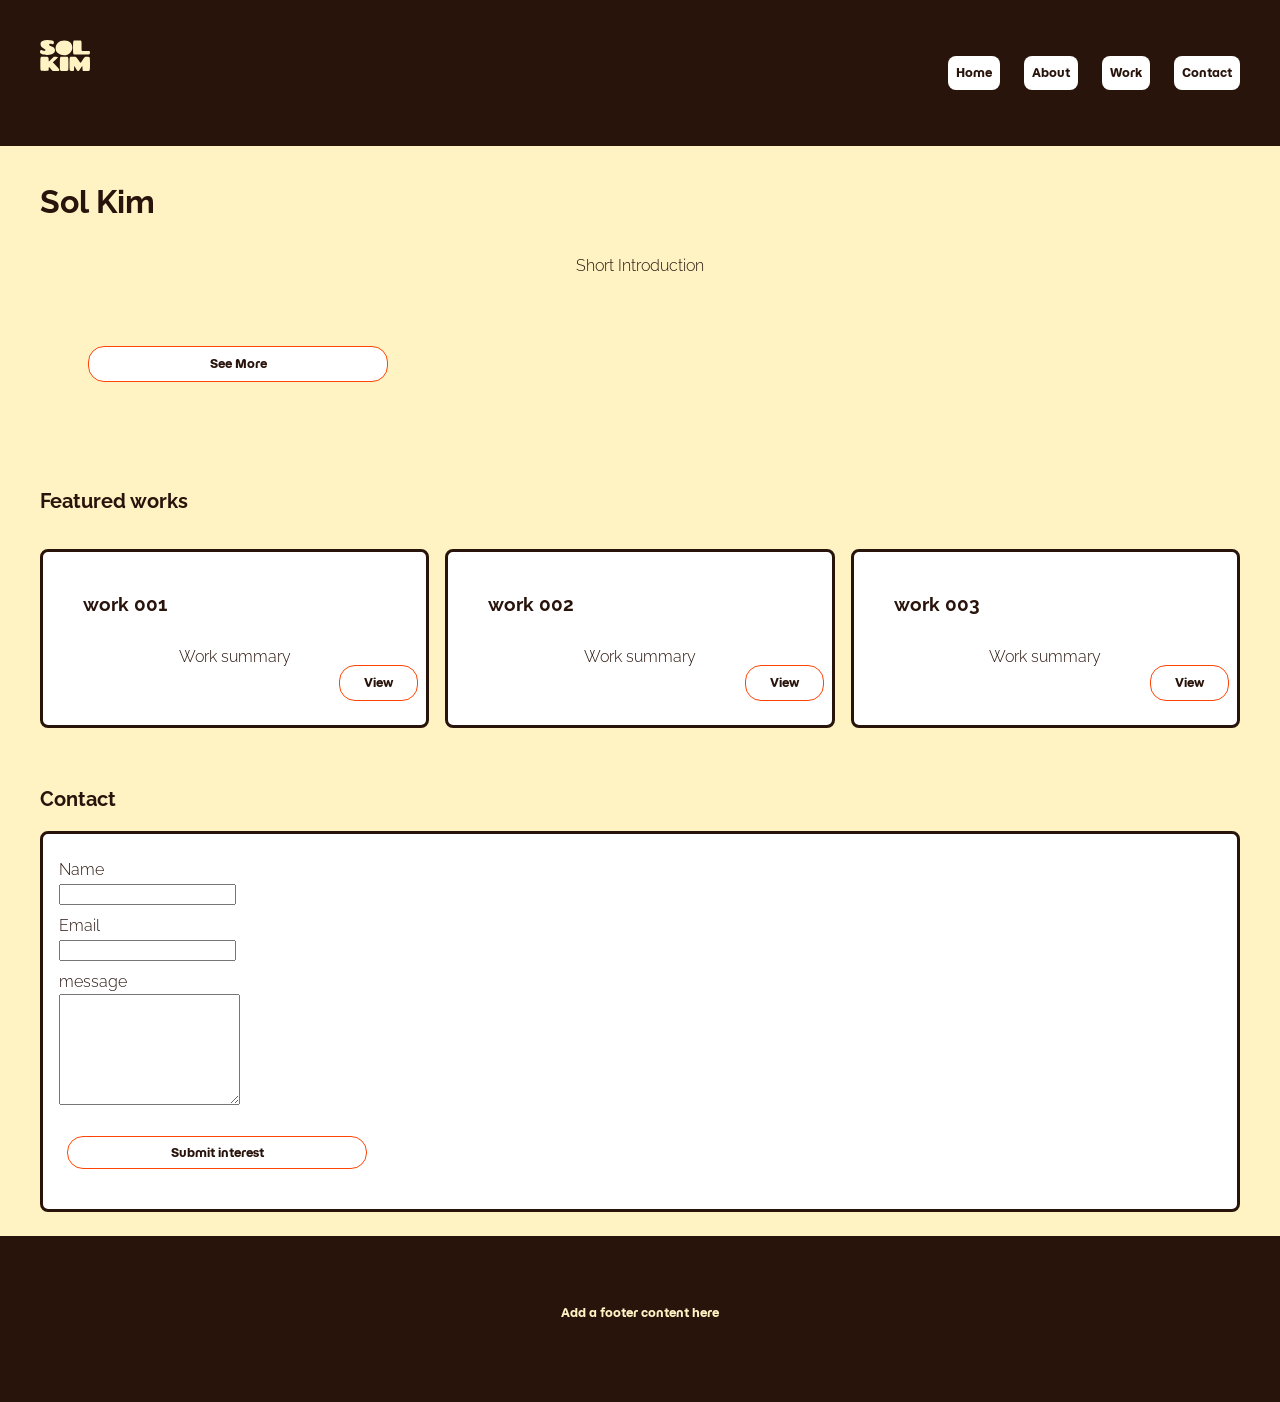
==== index.html @ 0b001a11 "Updated repository" ====
<!doctype html>
<html lang="en">
<head>
  <meta charset="utf-8">
  <meta name="viewport" content="width=device-width, initial-scale=1">
  <title>Desert Design Week</title>
  <link rel="stylesheet" href="styles.css">
</head>
<body>
  <header class="site-header">
<a href="#" aria-label="site-logo"> <img src="Image/Logo_SolKim_lt.svg" alt="site logo" width="50"></a>
    <nav aria-label="Main navigation">
      <ul class="nav-list">
        <li><a aria-current="page" href="#">Home</a></li>
        <li><a href="about.html">About</a></li>
        <li><a href="work.html">Work</a></li>
        <li><a href="contact.html">Contact</a></li>
      </ul>
    </nav>
  </header>

  <main>
    <section class="hero">
      <div class="hero-content">
        <h1> Sol Kim </h1>
        <p> Short Introduction </p>
        <p><a class="button" href="#about">See More</a></p>
      </div>
    </section>

    <section class="section">
      <div class="section-heading">
        <h2>Featured works</h2>
      </div>
      <div class="card-grid">
        <article class="card">
          <h3>work 001</h3>
          <p>Work summary</p>
          <a href="#">View</a>
        </article>
        <article class="card">
          <h3>work 002</h3>
          <p>Work summary</p>
          <a href="#">View</a>
        </article>
        <article class="card">
          <h3>work 003</h3>
          <p>Work summary</p>
          <a href="#">View</a>
        </article>
      </div>
    </section>

    <section class="section" id="contact">
      <h2>Contact</h2>
      <form class="contact-form">
        <label for="name">Name</label>
        <input id="name" name="name" type="text" required>

        <label for="email">Email</label>
        <input id="email" name="email" type="email" required>

        <label for="message">message</label>
        <textarea id= "message" name="message" rows="7" required>  </textarea>
        </select>

        <button class="button" type="submit">Submit interest</button>
      </form>
    </section>
  </main>

  <footer class="site-footer">
    <p> Add a footer content here </p>
  </footer>
</body>
</html>
---- styles.css ----
@import url('https://fonts.googleapis.com/css2?family=Momo+Trust+Display&family=Raleway:ital,wght@0,100..900;1,100..900&display=swap');


@layer reset, base, layout, components, utilities, overrides;

@layer reset {
  *,
  *::before,
  *::after {
    box-sizing: border-box;
  }

  body {
    margin: 0;
  }

  a {
  text-decoration: none;
  color: inherit;
  }
}

@layer base {
  :root {
    /* Add design tokens here. */
    /* colors */
    --color-primary: #ff4405;
    --color-text: #29140C;
    --color-background: #FFF3C4; 
    --color-white: #ffffff;


    /* type */
    --body-font: 'raleway', sans-serif; 
    --font-weight-light: 300;
    --font-weight-bold: 700;
    --accent-font: 'Momo Trust Display';

    --font-s: 0.75rem; /*  */ 
    --font-med: 1rem; /* p */
    --font-lg: 1.25rem; /* subtitle */
    --font-xlg: 2rem; /* title */
    --font-2xlg: 2.5rem; /* heading */ 


    /* spacing */ 
    --space-none: 0;
    --space-xs: 0.25rem; /* 4px */ 
    --space-s: 0.5rem; /* 8px */
    --space-med: 1rem;  /* 16px */
    --space-lg: 1.5rem; /* 24px */
    --space-xlg: 2.5rem;  /* 32px */
    
    /* shape */
    --radius-small: 8px; 
    --radius-big: 16px;
    

    /* focus */
	  --box-shadow-sm: 3px 3px 7px grey;
  }
    
    /* Any button over which the user's pointer is hovering */

  body {
    font-family: var(--body-font);
    font-weight: var(--font-weight-light);
    font-size: var(--font-med);
    line-height: 1.5;
    background-color: var(--color-text);
  }

  header{
    margin: var(--space-xlg);
  }

  main {
    background-color: var(--color-background);
    color: var(--color-text);    
  }

  p {
    margin: var(--space-none) auto var(--space-lg);
    text-align: center;
    padding: var(--space-xs) var(--space-xlg) var(--space-med);
  }

  section {
    margin-top: var(--space-none);
    margin-bottom: var(--space-lg);
    padding: var(--space-s) var(--space-xlg);
  }

  h1 {
    font-family: var(--body-font);
    font-size: var(--font-xlg);
    font-weight: var(--font-weight-bold);
    margin: var(--space-lg) var(--space-none);
  }

  h2 {
    margin-top: var(--space-none);
    font-size: var(--font-lg);
  }

  h3 {
    padding: var(--space-xs) var(--space-lg);
  }

img, svg {
    max-width: 100%;
  }
  footer {
    font-family: var(--accent-font);
    font-size: var(--font-s);
    margin: var(--space-none) auto;
    color: var(--color-background);
    background-color: var(--color-text);
    vertical-align: baseline;
    padding: var(--space-xlg);
  }
}

@layer layout {
  /* Add page-level layout and composition classes here. */
  header {
  display: grid;
  grid-template-columns: 2fr 1.5fr;
  }

  nav ul {
  display: flex;
  justify-content: flex-end;
  gap: var(--space-lg);
  list-style: none;
  }
  
  nav a {
	display: inline-block;
	padding: var(--space-s);
  background-color: var(--color-white); 
  border-radius:var(--radius-small);
  font-family: var(--accent-font);
  color: var(--color-text);
  font-size: var(--font-s);
  text-align:center;
  }

  .card-grid {
  display: grid;
  grid-column: auto;
  grid-template-columns: repeat(3, 1fr);
  margin-top: var(--space-none);
  column-gap: var(--space-med);
  }

  .work {
  display: grid;
  grid-template-columns: 1fr 3fr;
  gap: var(--space-lg);
  list-style: none;  
  }
  .work ul {
  display: flex;
  flex-direction: column;
  gap: var(--space-lg);
  list-style: none;
  justify-items: flex-start;
  }

}

@layer components {
  /* Add reusable components such as buttons, cards, callouts, and forms here. */

  /* buttons */
  main a, button {
    
    background-color: var(--color-white);
    font-size: var(--font-s);
    color: var(--color-text);
    bottom: var(--space-none);
    right: var(--space-none);
    padding: var(--space-s) var(--space-lg);
    margin: var(--space-lg) var(--space-s);
    font-family: var(--accent-font);
    border: 1px solid var(--color-primary);
    border-radius: var(--radius-big);
  }


  /* cards */
  .card, form {
    background-color: var(--color-white);
    color: var(--color-text);
    border: 3px solid var(--color-text);
    margin: var(--space-med) var(--space-none);
    padding: var(--space-med);
    position: relative;
    border-radius: var(--radius-small);
  }

  .card a {
    position: absolute;
  }
  
  
  /* callouts */

  .callout {
    border-radius: var(--radius-big);
    background-color: var(--color-white);
  }

  /* forms */
  
  label {
  display: block;
  margin-top: var(--space-s);
  }

} 

@layer utilities {
/*  at least three purposeful utilities plus hover, focus-visible, current page, and one additional relevant state. */

  .visually-hidden {
    position: absolute;
    inline-size: 1px;
    block-size: 1px;
    overflow: hidden;
    clip: rect(0 0 0 0);
    white-space: nowrap;
    clip-path: inset(50%);
  }
  
  /* focus */
  textarea:focus-visible, input:focus-visible {
  outline: 2px dashed var(--color-text);
  border-radius: var(--radius-small);
  box-shadow: var(--box-shadow-sm);
  }

  /* hover */
  main a:hover, button:hover {
  background-color: var(--color-background);
  color: var(--color-primary);
  }

    /* active */
  a:active, button:active {
  transform: scale(0.95);
  }
  
}

@layer overrides {
  /* Keep this layer small. Use it only for intentional exceptions. */

  .button {
  display: block;
  width: 300px;
  justify-items: center;
  }

  .work a {
  margin: var(--space-none);
  }

}
  


@media print {
  /* Add print improvements here. */
  #header,
  #footer,
  #nav {
    display: none !important;
  }
}
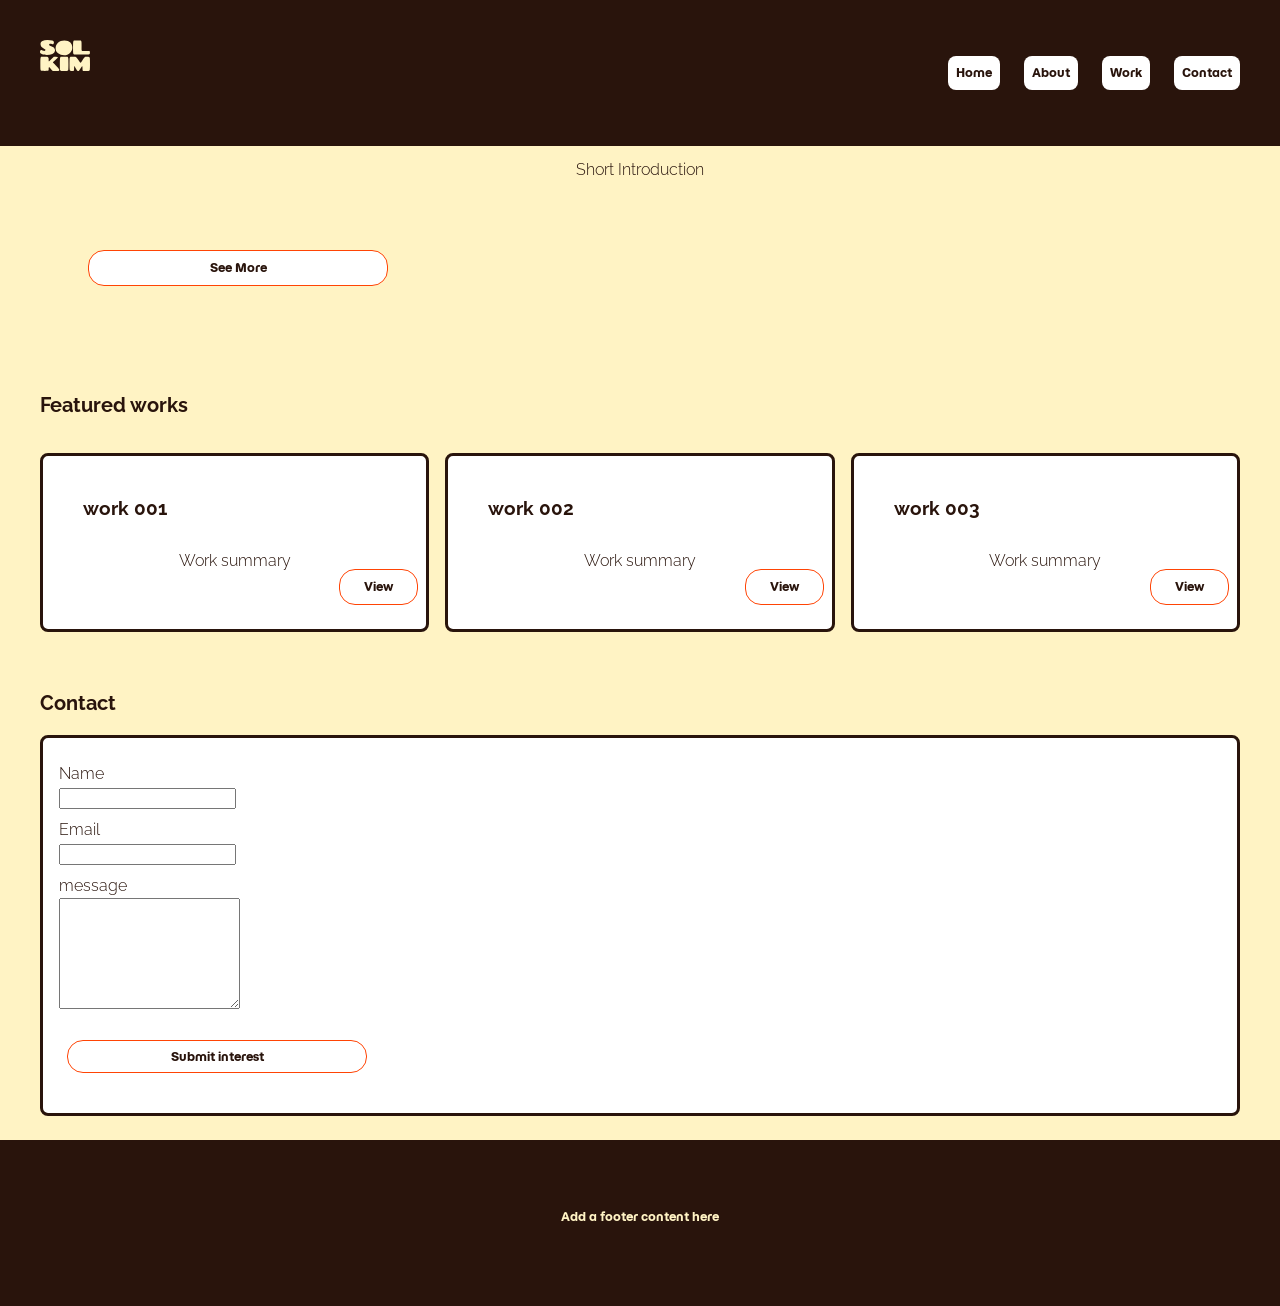
==== commit aa54fd84: "updated css" ====
--- a/index.html
+++ b/index.html
@@ -22,7 +22,7 @@
   <main>
     <section class="hero">
       <div class="hero-content">
-        <h1> Sol Kim </h1>
+        <h1 class="visually-hidden"> Sol Kim </h1>
         <p> Short Introduction </p>
         <p><a class="button" href="#about">See More</a></p>
       </div>
--- a/styles.css
+++ b/styles.css
@@ -49,7 +49,7 @@
     --space-s: 0.5rem; /* 8px */
     --space-med: 1rem;  /* 16px */
     --space-lg: 1.5rem; /* 24px */
-    --space-xlg: 2.5rem;  /* 32px */
+    --space-xlg: 2.5rem;  /* 40px */
     
     /* shape */
     --radius-small: 8px; 
@@ -110,6 +110,7 @@
 img, svg {
     max-width: 100%;
   }
+
   footer {
     font-family: var(--accent-font);
     font-size: var(--font-s);
@@ -190,7 +191,7 @@
 
 
   /* cards */
-  .card, form {
+  .card {
     background-color: var(--color-white);
     color: var(--color-text);
     border: 3px solid var(--color-text);
@@ -213,13 +214,24 @@
   }
 
   /* forms */
-  
+  form {
+    background-color: var(--color-white);
+    color: var(--color-text);
+    border: 3px solid var(--color-text);
+    margin: var(--space-med) auto;
+    padding: var(--space-med);
+    position: relative;
+    border-radius: var(--radius-small);
+  }
+
   label {
   display: block;
   margin-top: var(--space-s);
   }
 
 } 
+
+
 
 @layer utilities {
 /*  at least three purposeful utilities plus hover, focus-visible, current page, and one additional relevant state. */
@@ -233,7 +245,8 @@
     white-space: nowrap;
     clip-path: inset(50%);
   }
-  
+
+
   /* focus */
   textarea:focus-visible, input:focus-visible {
   outline: 2px dashed var(--color-text);
@@ -251,6 +264,8 @@
   a:active, button:active {
   transform: scale(0.95);
   }
+
+
   
 }
 
@@ -273,10 +288,15 @@
 
 @media print {
   /* Add print improvements here. */
-  #header,
-  #footer,
-  #nav {
-    display: none !important;
-  }
-}
-
+  .header,
+  .footer,
+  .nav {
+    display: none;
+    
+  }
+  body {
+    background-color: white;
+    color: #000000;
+  }
+}
+
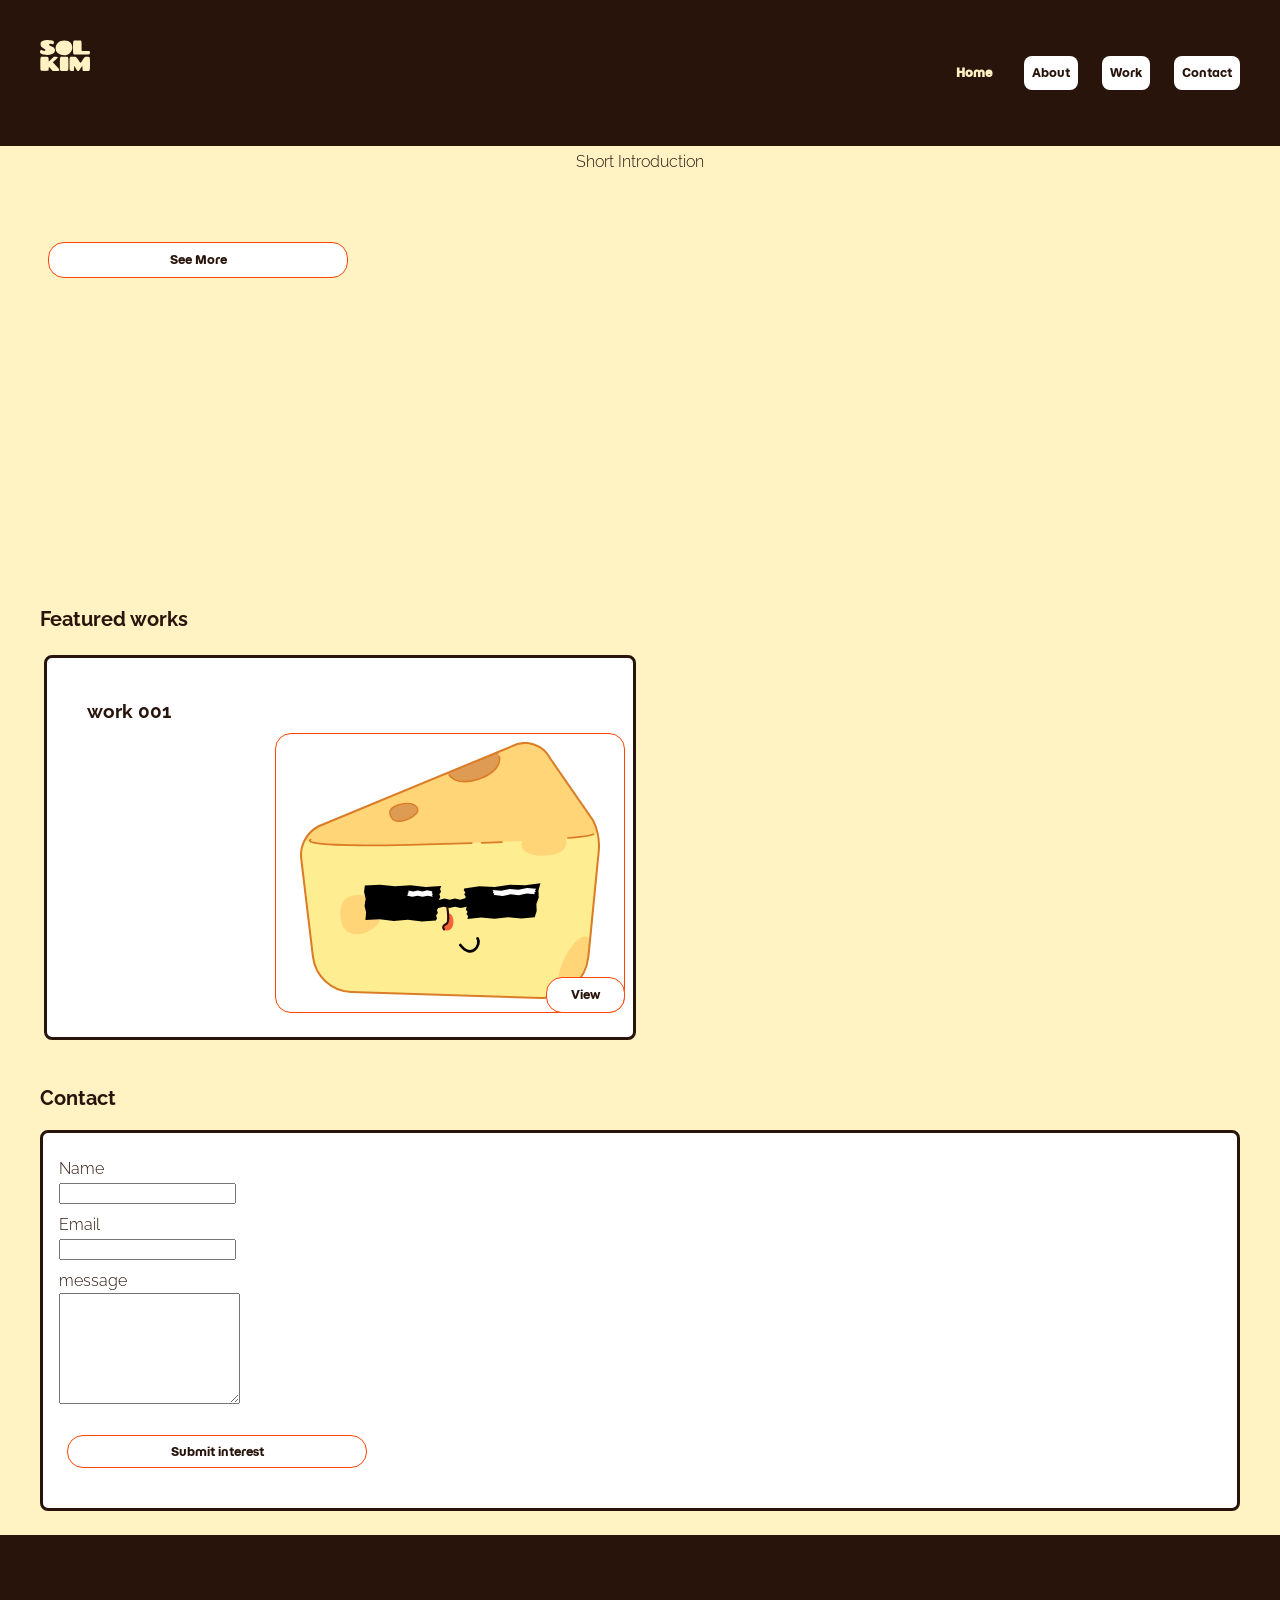
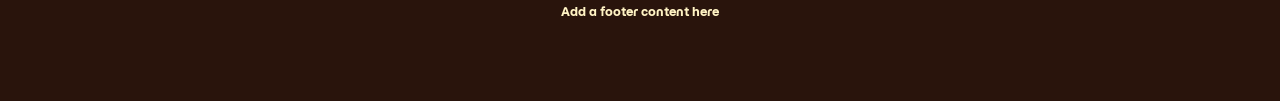
==== commit 60ebf876: "update css" ====
--- a/index.html
+++ b/index.html
@@ -3,7 +3,7 @@
 <head>
   <meta charset="utf-8">
   <meta name="viewport" content="width=device-width, initial-scale=1">
-  <title>Desert Design Week</title>
+  <title>Sol Kim Portfolio Website</title>
   <link rel="stylesheet" href="styles.css">
 </head>
 <body>
@@ -21,7 +21,7 @@
 
   <main>
     <section class="hero">
-      <div class="hero-content">
+      <div class="hero-wrapper">
         <h1 class="visually-hidden"> Sol Kim </h1>
         <p> Short Introduction </p>
         <p><a class="button" href="#about">See More</a></p>
@@ -29,43 +29,40 @@
     </section>
 
     <section class="section">
-      <div class="section-heading">
-        <h2>Featured works</h2>
-      </div>
-      <div class="card-grid">
-        <article class="card">
-          <h3>work 001</h3>
-          <p>Work summary</p>
-          <a href="#">View</a>
-        </article>
-        <article class="card">
-          <h3>work 002</h3>
-          <p>Work summary</p>
-          <a href="#">View</a>
-        </article>
-        <article class="card">
-          <h3>work 003</h3>
-          <p>Work summary</p>
-          <a href="#">View</a>
-        </article>
+      <div class="featured-works-wrapper">
+        <div class="section-heading">
+          <h2>Featured works</h2>
+        </div>
+        <div class="Featured-work-wrapper">
+          <div class="card-wrapper">
+            <article class="card">
+              <h3>work 001</h3>
+              <a href="#" aria-label="work_001"> <img src="Image/work_001.svg" alt="work_001" width="100%">
+              </a>
+              <p>Work summary</p>
+              <a href="#">View</a>
+            </article>
+          </div>
       </div>
     </section>
 
     <section class="section" id="contact">
-      <h2>Contact</h2>
-      <form class="contact-form">
-        <label for="name">Name</label>
-        <input id="name" name="name" type="text" required>
+      <div class="contact-form-wrapper">
+        <h2>Contact</h2>
+        <form class="contact-form">
+          <label for="name">Name</label>
+          <input id="name" name="name" type="text" required>
 
-        <label for="email">Email</label>
-        <input id="email" name="email" type="email" required>
+          <label for="email">Email</label>
+          <input id="email" name="email" type="email" required>
 
-        <label for="message">message</label>
-        <textarea id= "message" name="message" rows="7" required>  </textarea>
-        </select>
+          <label for="message">message</label>
+          <textarea id= "message" name="message" rows="7" required>  </textarea>
+          </select>
 
-        <button class="button" type="submit">Submit interest</button>
-      </form>
+          <button class="button" type="submit">Submit interest</button>
+        </form>
+      </div>
     </section>
   </main>
 
--- a/styles.css
+++ b/styles.css
@@ -52,12 +52,12 @@
     --space-xlg: 2.5rem;  /* 40px */
     
     /* shape */
-    --radius-small: 8px; 
-    --radius-big: 16px;
+    --radius-s: 8px; 
+    --radius-lg: 16px;
     
 
     /* focus */
-	  --box-shadow-sm: 3px 3px 7px grey;
+	  --box-shadow-s: 3px 3px 7px grey;
   }
     
     /* Any button over which the user's pointer is hovering */
@@ -85,21 +85,25 @@
     padding: var(--space-xs) var(--space-xlg) var(--space-med);
   }
 
-  section {
-    margin-top: var(--space-none);
-    margin-bottom: var(--space-lg);
+  .section {
+    margin-inline: auto;
+    margin-block: var(--space-none) var(--space-lg);
     padding: var(--space-s) var(--space-xlg);
+  }
+
+  .hero {
+    block-size: 50vh;
   }
 
   h1 {
     font-family: var(--body-font);
-    font-size: var(--font-xlg);
+    font-size: clamp(var(--font-lg), 5vw, var(--font-2xlg));
     font-weight: var(--font-weight-bold);
     margin: var(--space-lg) var(--space-none);
   }
 
   h2 {
-    margin-top: var(--space-none);
+    margin-block-start: var(--space-none);
     font-size: var(--font-lg);
   }
 
@@ -110,7 +114,10 @@
 img, svg {
     max-width: 100%;
   }
-
+  .wrapper {
+    inline-size: calc(100%-var(--space-lg));
+    margin-inline: auto;
+  }
   footer {
     font-family: var(--accent-font);
     font-size: var(--font-s);
@@ -140,19 +147,30 @@
 	display: inline-block;
 	padding: var(--space-s);
   background-color: var(--color-white); 
-  border-radius:var(--radius-small);
+  border-radius:var(--radius-s);
   font-family: var(--accent-font);
   color: var(--color-text);
   font-size: var(--font-s);
   text-align:center;
   }
 
-  .card-grid {
-  display: grid;
-  grid-column: auto;
-  grid-template-columns: repeat(3, 1fr);
-  margin-top: var(--space-none);
-  column-gap: var(--space-med);
+  .Featured-work-wrapper{
+    display: grid;
+    grid-template-columns: repeat(2, 1fr);
+    margin-inline: auto;
+  } 
+
+  .card-wrapper{
+    container-type: inline-size;
+    width: 100%;
+  }
+  .card{  
+    /*Created a responsive square container with AI help*/
+    width: minmax(150px,200px);
+    aspect-ratio: 1/1;
+    }
+  .card p {
+    visibility: hidden  
   }
 
   .work {
@@ -186,7 +204,7 @@
     margin: var(--space-lg) var(--space-s);
     font-family: var(--accent-font);
     border: 1px solid var(--color-primary);
-    border-radius: var(--radius-big);
+    border-radius: var(--radius-lg);
   }
 
 
@@ -195,10 +213,10 @@
     background-color: var(--color-white);
     color: var(--color-text);
     border: 3px solid var(--color-text);
-    margin: var(--space-med) var(--space-none);
+    margin: var(--space-xs);
     padding: var(--space-med);
     position: relative;
-    border-radius: var(--radius-small);
+    border-radius: var(--radius-s);
   }
 
   .card a {
@@ -209,7 +227,7 @@
   /* callouts */
 
   .callout {
-    border-radius: var(--radius-big);
+    border-radius: var(--radius-lg);
     background-color: var(--color-white);
   }
 
@@ -221,12 +239,12 @@
     margin: var(--space-med) auto;
     padding: var(--space-med);
     position: relative;
-    border-radius: var(--radius-small);
+    border-radius: var(--radius-s);
   }
 
   label {
   display: block;
-  margin-top: var(--space-s);
+  margin-block-start: var(--space-s);
   }
 
 } 
@@ -245,13 +263,18 @@
     white-space: nowrap;
     clip-path: inset(50%);
   }
-
+  /*current page */
+  nav [aria-current="page"]{
+    color: var(--color-background);
+    background-color: var(--color-text);
+    font-weight: var(--font-weight-bold);
+  }
 
   /* focus */
   textarea:focus-visible, input:focus-visible {
   outline: 2px dashed var(--color-text);
-  border-radius: var(--radius-small);
-  box-shadow: var(--box-shadow-sm);
+  border-radius: var(--radius-s);
+  box-shadow: var(--box-shadow-s);
   }
 
   /* hover */
@@ -260,7 +283,7 @@
   color: var(--color-primary);
   }
 
-    /* active */
+  /* active */
   a:active, button:active {
   transform: scale(0.95);
   }
@@ -283,7 +306,40 @@
   }
 
 }
-  
+@container (width > 400px) {
+  .card {
+    display: grid;
+    grid-template-areas: "";
+  }
+}
+
+@media (width > 650px) {
+  .Featured-work-wrapper {
+    /*medium screens, .card-grid needs at least 650px+margin to maintain its layout.*/ 
+    display: grid;
+    grid-template-columns: repeat(3, minmax(200px, 1fr));
+  }
+  .card {
+    aspect-ratio: 1/1.45;
+  }    
+  .card p{
+  visibility: visible;  
+  }
+  
+}
+
+@media (width > 1150px) {
+  .Featured-work-wrapper {
+    display: grid;
+    grid-template-columns: repeat(2, minmax(500px, 1fr));
+  }
+    .card {
+    aspect-ratio:1/0.65;
+    }
+    .card p{
+    visibility: visible;  
+    }
+}
 
 
 @media print {
@@ -299,4 +355,3 @@
     color: #000000;
   }
 }
-
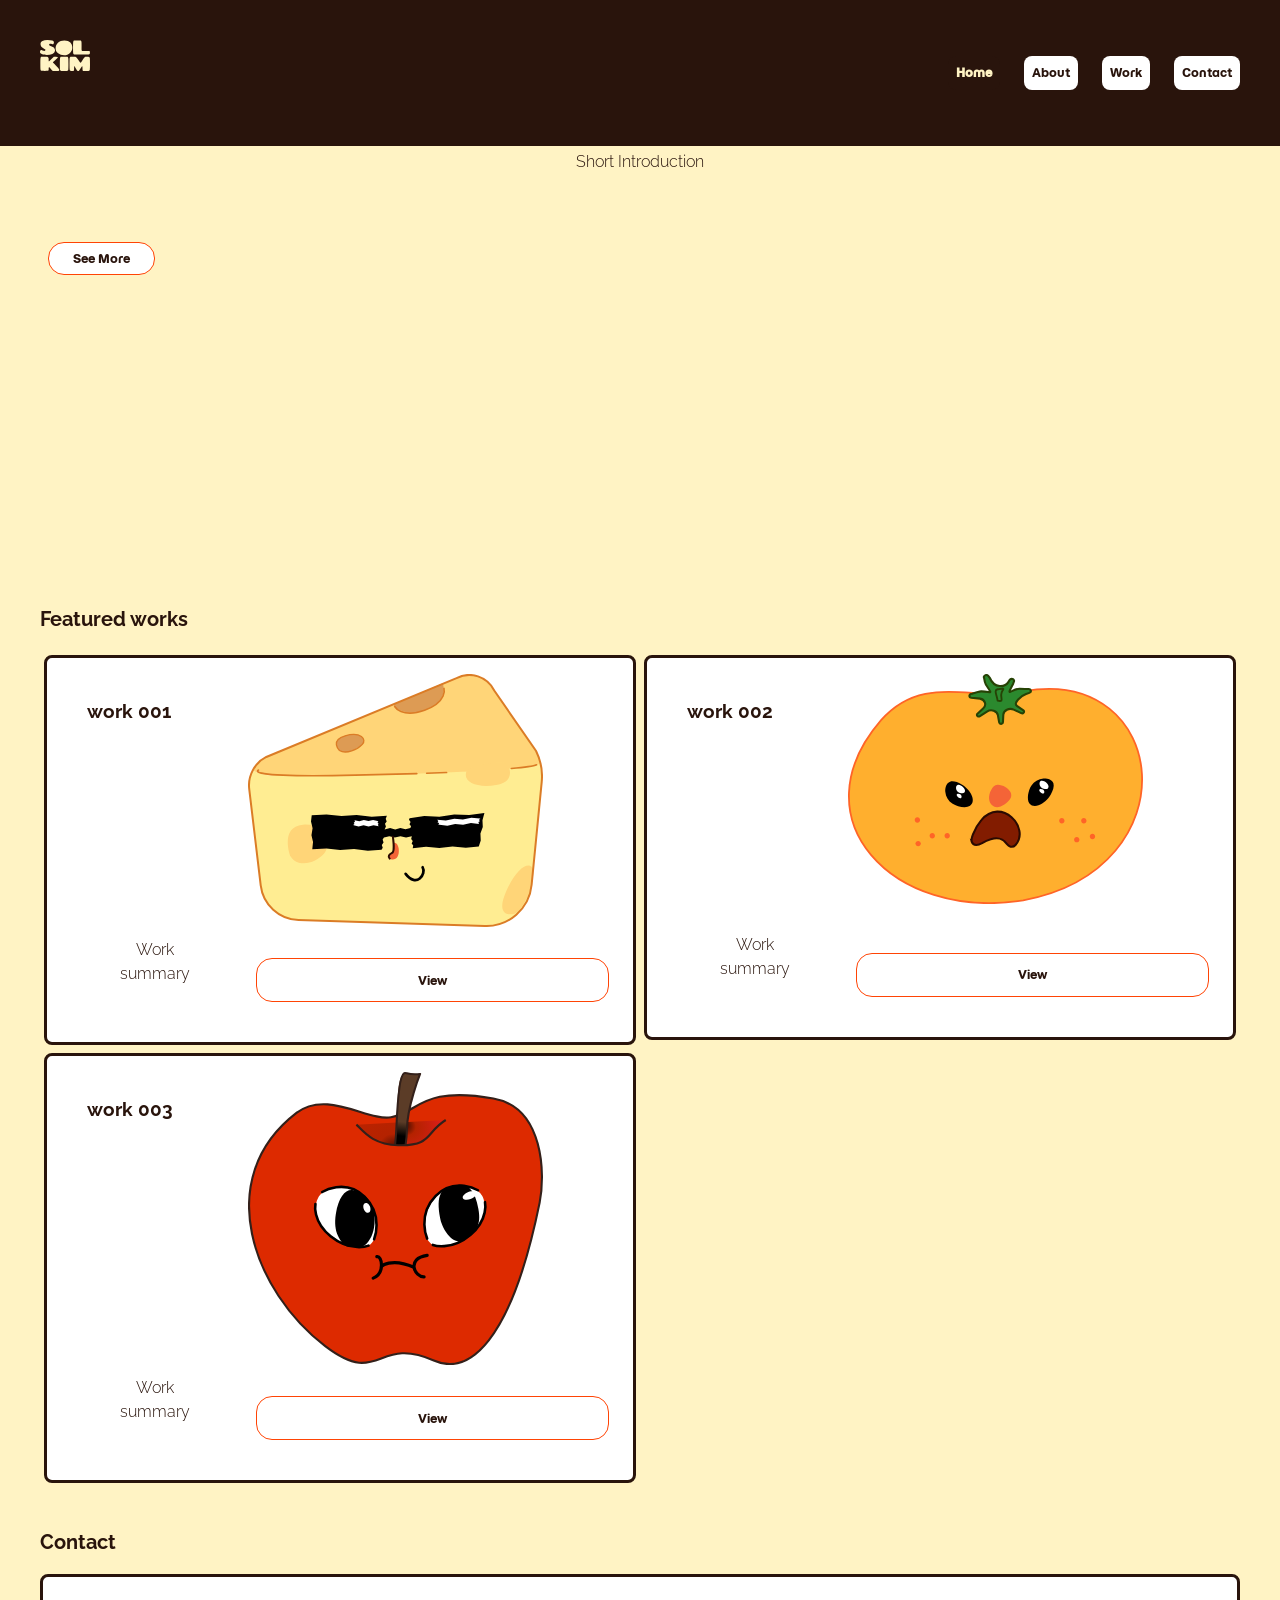
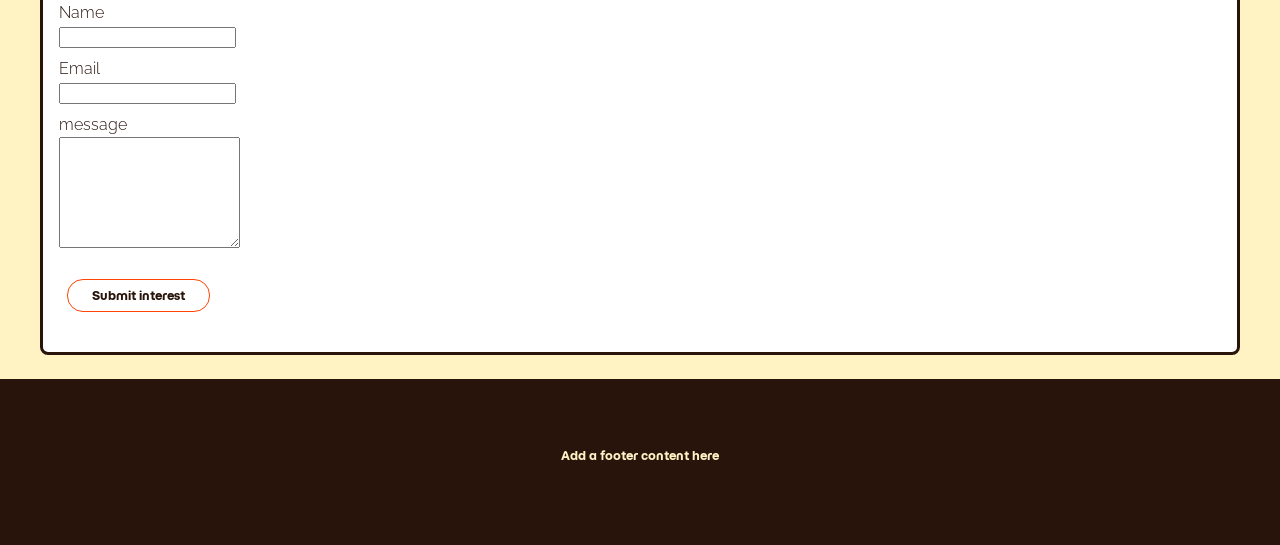
==== commit 7e49e8b6: "css update container query" ====
--- a/index.html
+++ b/index.html
@@ -24,7 +24,7 @@
       <div class="hero-wrapper">
         <h1 class="visually-hidden"> Sol Kim </h1>
         <p> Short Introduction </p>
-        <p><a class="button" href="#about">See More</a></p>
+        <p><button class="button" href="#about">See More</button></p>
       </div>
     </section>
 
@@ -37,10 +37,27 @@
           <div class="card-wrapper">
             <article class="card">
               <h3>work 001</h3>
-              <a href="#" aria-label="work_001"> <img src="Image/work_001.svg" alt="work_001" width="100%">
+              <a href="#" aria-label="work_001"> <img src="Image/work_001.svg" alt="work_001" width="80%">
               </a>
               <p>Work summary</p>
-              <a href="#">View</a>
+              <button class="button">View</a>
+            </article>
+          </div>
+                    <div class="card-wrapper">
+            <article class="card">
+              <h3>work 002</h3>
+              <a href="#" aria-label="work_002"> <img src="Image/work_002.svg" alt="work_002" width="80%">
+              </a>
+              <p>Work summary</p>
+              <button class="button">View</a>
+            </article>
+          </div>          <div class="card-wrapper">
+            <article class="card">
+              <h3>work 003</h3>
+              <a href="#" aria-label="work_003"> <img src="Image/work_003.svg" alt="work_003" width="80%">
+              </a>
+              <p>Work summary</p>
+              <button class="button">View</a>
             </article>
           </div>
       </div>
--- a/styles.css
+++ b/styles.css
@@ -89,6 +89,7 @@
     margin-inline: auto;
     margin-block: var(--space-none) var(--space-lg);
     padding: var(--space-s) var(--space-xlg);
+    position: relative;
   }
 
   .hero {
@@ -166,11 +167,16 @@
   }
   .card{  
     /*Created a responsive square container with AI help*/
-    width: minmax(150px,200px);
+    width: minmax(100px,150px);
     aspect-ratio: 1/1;
+    overflow: hidden;
+    place-items: stretch;
     }
   .card p {
-    visibility: hidden  
+    visibility: hidden;  
+    }
+  .card .button{
+    visibility: hidden;
   }
 
   .work {
@@ -193,8 +199,7 @@
   /* Add reusable components such as buttons, cards, callouts, and forms here. */
 
   /* buttons */
-  main a, button {
-    
+  button {
     background-color: var(--color-white);
     font-size: var(--font-s);
     color: var(--color-text);
@@ -205,6 +210,7 @@
     font-family: var(--accent-font);
     border: 1px solid var(--color-primary);
     border-radius: var(--radius-lg);
+
   }
 
 
@@ -215,15 +221,9 @@
     border: 3px solid var(--color-text);
     margin: var(--space-xs);
     padding: var(--space-med);
-    position: relative;
     border-radius: var(--radius-s);
   }
 
-  .card a {
-    position: absolute;
-  }
-  
-  
   /* callouts */
 
   .callout {
@@ -297,7 +297,7 @@
 
   .button {
   display: block;
-  width: 300px;
+  width: 100;
   justify-items: center;
   }
 
@@ -308,23 +308,31 @@
 }
 @container (width > 400px) {
   .card {
-    display: grid;
-    grid-template-areas: "";
-  }
-}
-
-@media (width > 650px) {
+    display: grid;    
+    grid-template-columns: 1fr 2fr;
+    grid-template-rows: 2fr 0.5fr;
+  }
+}
+
+@media (width > 700px) {
   .Featured-work-wrapper {
     /*medium screens, .card-grid needs at least 650px+margin to maintain its layout.*/ 
     display: grid;
-    grid-template-columns: repeat(3, minmax(200px, 1fr));
+    grid-template-columns: repeat(3, minmax(80px, 1fr));
+
   }
   .card {
     aspect-ratio: 1/1.45;
+        overflow: visible;
+
   }    
   .card p{
   visibility: visible;  
   }
+  .button{
+    visibility: visible;
+  }
+  
   
 }
 
